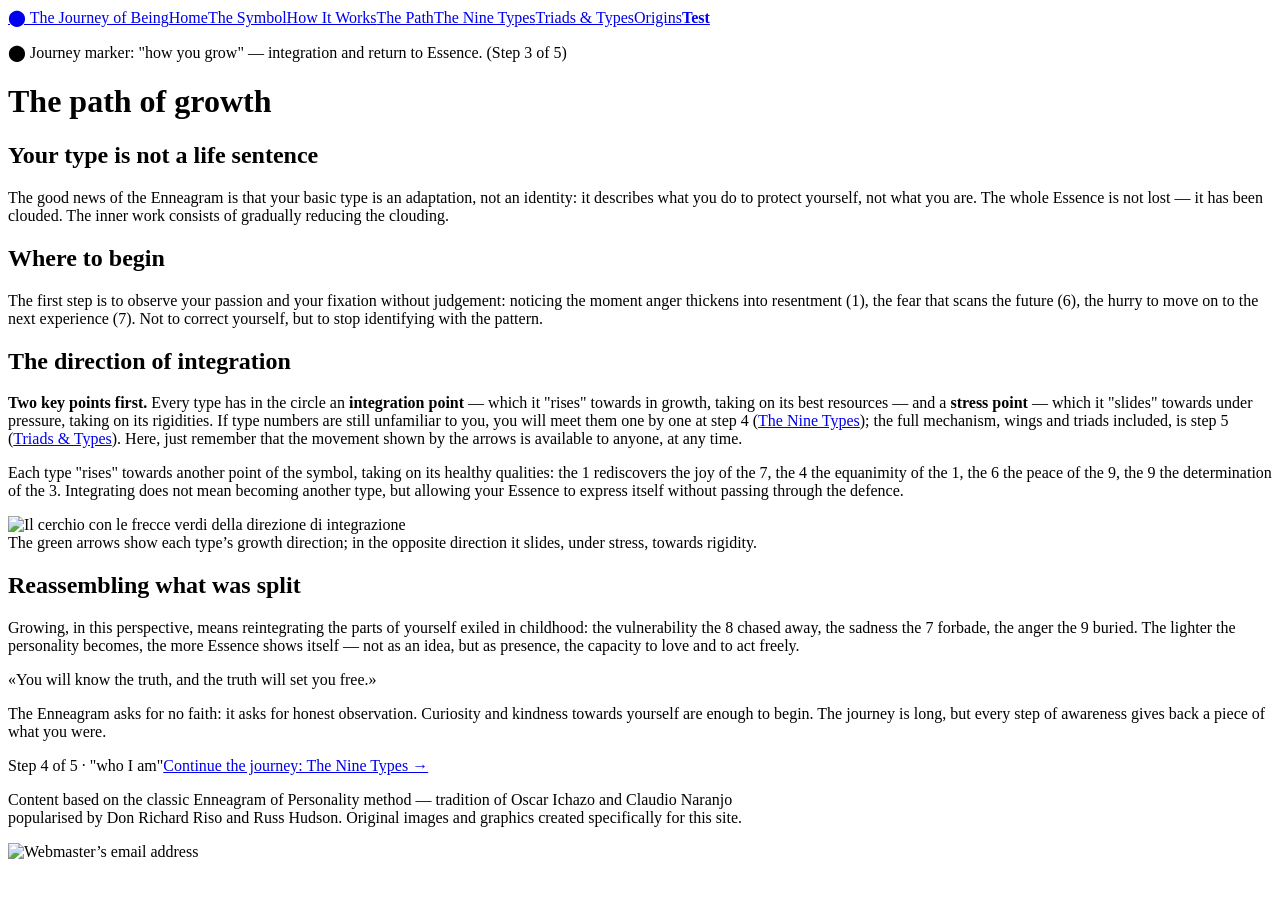
==== cammino.html @ 2c84bc9f "Add files via upload" ====
<!DOCTYPE html>
<html lang="en">
<head>
<meta charset="UTF-8">
<meta name="viewport" content="width=device-width, initial-scale=1.0">
<title>The Path of Growth — The Journey of Being</title>
<meta name="description" content="Il lavoro su di sé: osservazione, direzione di integrazione, ricomposizione dell’Essenza.">
<link rel="stylesheet" href="css/style.css?v=24">
</head>
<body>
<nav><div class="inner"><a class="logo" href="index.html">⬤ The Journey of Being</a><a class="nl" href="index.html">Home</a><a class="nl" href="simbolo.html">The Symbol</a><a class="nl" href="metodo.html">How It Works</a><a class="nl active" href="cammino.html">The Path</a><a class="nl" href="tipi.html">The Nine Types</a><a class="nl" href="triadi-tipi.html">Triads & Types</a><a class="nl" href="origini.html">Origins</a><a class="nl" href="test.html"><strong>Test</strong></a></div></nav>
<main>
<p class="traccia"><span class="dot">⬤</span> Journey marker: "how you grow" — integration and return to Essence. (Step 3 of 5)</p>

<h1>The path of growth</h1>
<h2>Your type is not a life sentence</h2>
<p>The good news of the Enneagram is that your basic type is an adaptation, not an identity: it describes what you do to protect yourself, not what you are. The whole Essence is not lost — it has been clouded. The inner work consists of gradually reducing the clouding.</p>
<h2>Where to begin</h2>
<p>The first step is to observe your passion and your fixation without judgement: noticing the moment anger thickens into resentment (1), the fear that scans the future (6), the hurry to move on to the next experience (7). Not to correct yourself, but to stop identifying with the pattern.</p>
<h2>The direction of integration</h2>
<p><strong>Two key points first.</strong> Every type has in the circle an <strong>integration point</strong> — which it "rises" towards in growth, taking on its best resources — and a <strong>stress point</strong> — which it "slides" towards under pressure, taking on its rigidities. If type numbers are still unfamiliar to you, you will meet them one by one at step 4 (<a href="tipi.html">The Nine Types</a>); the full mechanism, wings and triads included, is step 5 (<a href="triadi-tipi.html">Triads & Types</a>). Here, just remember that the movement shown by the arrows is available to anyone, at any time.</p>
<p>Each type "rises" towards another point of the symbol, taking on its healthy qualities: the 1 rediscovers the joy of the 7, the 4 the equanimity of the 1, the 6 the peace of the 9, the 9 the determination of the 3. Integrating does not mean becoming another type, but allowing your Essence to express itself without passing through the defence.</p>
<div class="fig"><img src="assets/img/04_cammino_integrazione.png" alt="Il cerchio con le frecce verdi della direzione di integrazione">
<figcaption>The green arrows show each type’s growth direction; in the opposite direction it slides, under stress, towards rigidity.</figcaption></div>
<h2>Reassembling what was split</h2>
<p>Growing, in this perspective, means reintegrating the parts of yourself exiled in childhood: the vulnerability the 8 chased away, the sadness the 7 forbade, the anger the 9 buried. The lighter the personality becomes, the more Essence shows itself — not as an idea, but as presence, the capacity to love and to act freely.</p>
<div class="quote">«You will know the truth, and the truth will set you free.»</div>
<p>The Enneagram asks for no faith: it asks for honest observation. Curiosity and kindness towards yourself are enough to begin. The journey is long, but every step of awareness gives back a piece of what you were.</p>

<div class="next"><span class="stage">Step 4 of 5 · "who I am"</span><a href="tipi.html">Continue the journey: The Nine Types →</a></div>
</main>
<footer><p class="note">Content based on the classic Enneagram of Personality method — tradition of Oscar Ichazo and Claudio Naranjo<br>popularised by Don Richard Riso and Russ Hudson. Original images and graphics created specifically for this site.</p>
<p class="webmaster"><img class="wm-mail" src="assets/img/08_webmaster_email.png" alt="Webmaster’s email address"></p></footer>
</body>
</html>
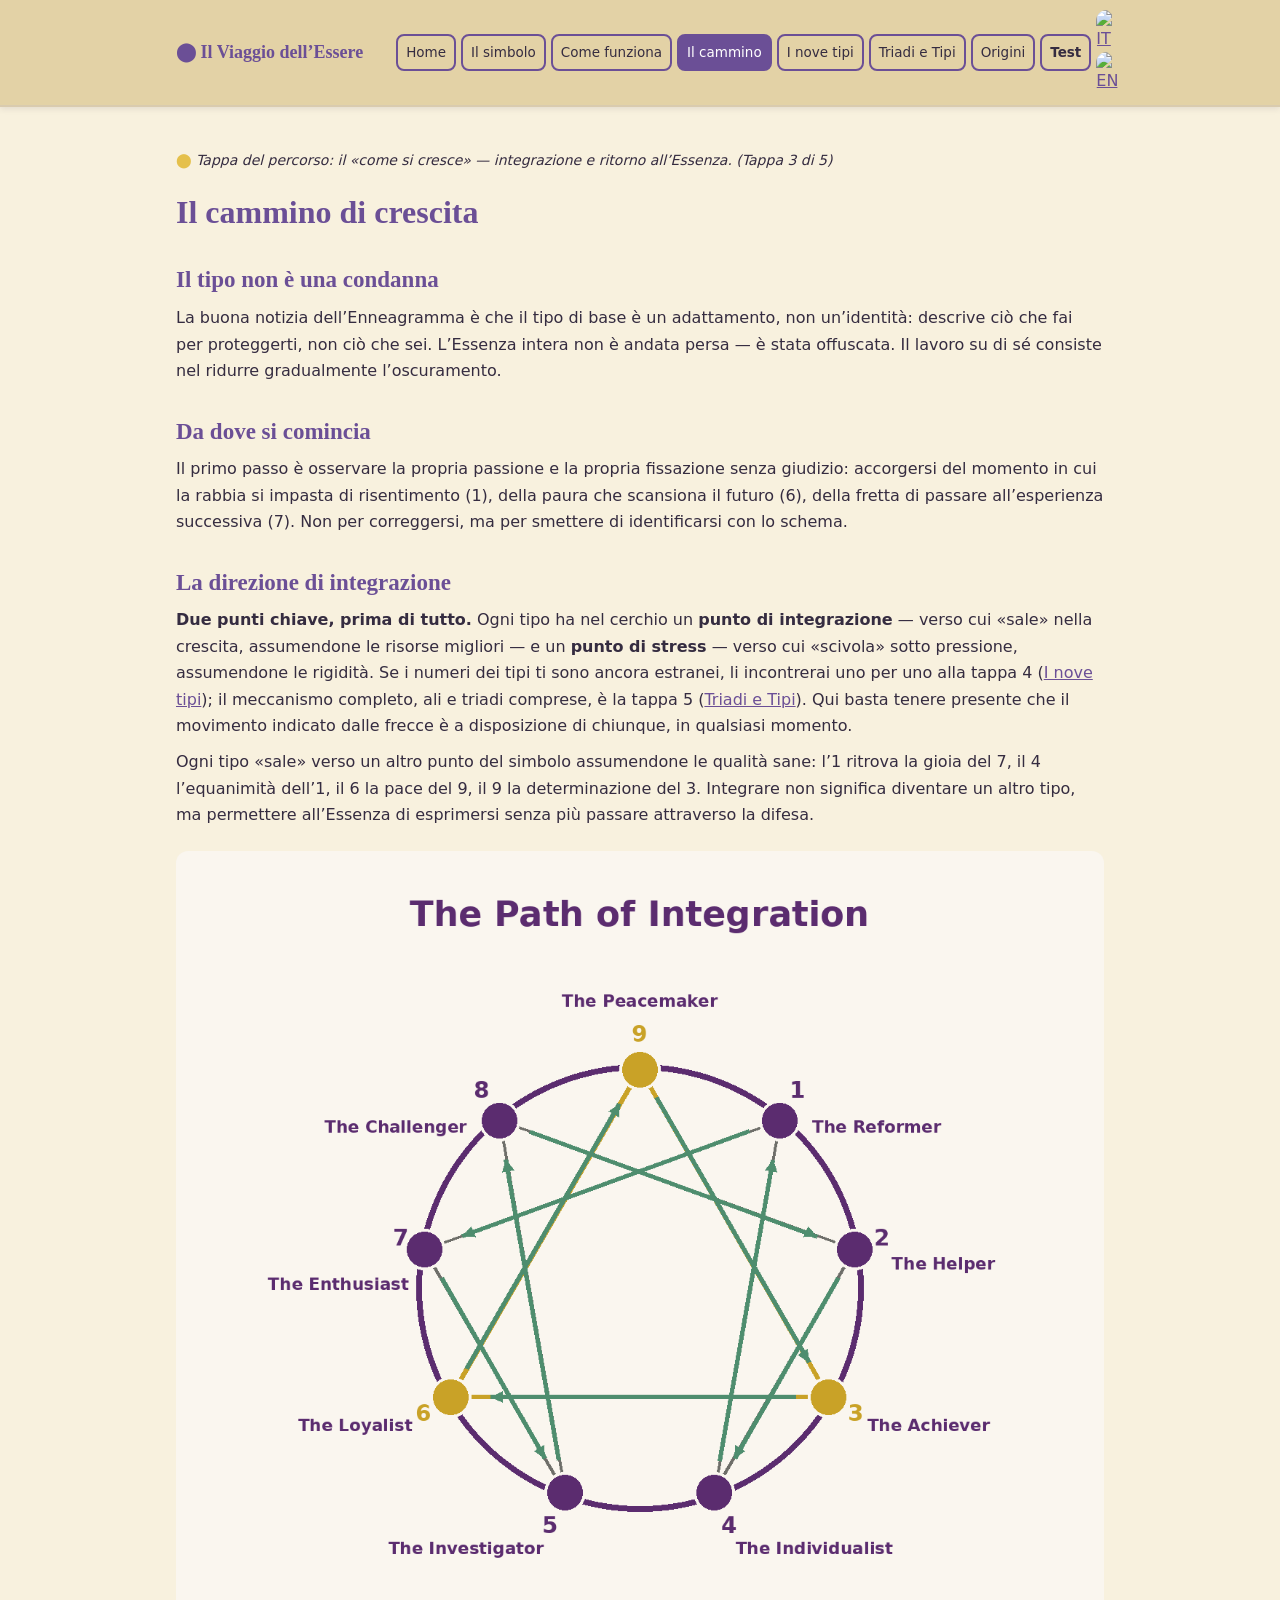
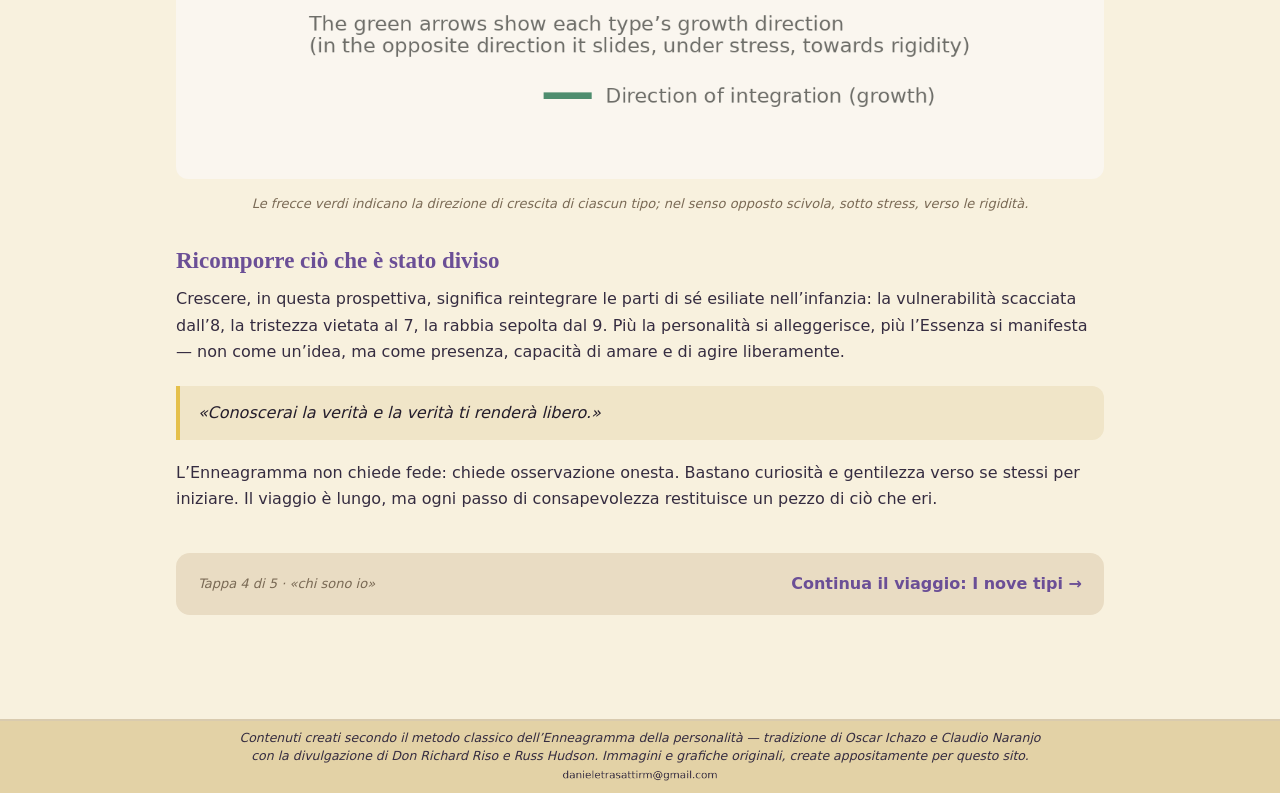
==== commit a0489928: "Add files via upload" ====
--- a/cammino.html
+++ b/cammino.html
@@ -1,35 +1,41 @@
 <!DOCTYPE html>
-<html lang="en">
+<html lang="it">
 <head>
 <meta charset="UTF-8">
 <meta name="viewport" content="width=device-width, initial-scale=1.0">
-<title>The Path of Growth — The Journey of Being</title>
+<title>Il cammino di crescita — Il Viaggio dell’Essere</title>
 <meta name="description" content="Il lavoro su di sé: osservazione, direzione di integrazione, ricomposizione dell’Essenza.">
-<link rel="stylesheet" href="css/style.css?v=24">
+<link rel="stylesheet" href="css/style.css?v=29">
 </head>
 <body>
-<nav><div class="inner"><a class="logo" href="index.html">⬤ The Journey of Being</a><a class="nl" href="index.html">Home</a><a class="nl" href="simbolo.html">The Symbol</a><a class="nl" href="metodo.html">How It Works</a><a class="nl active" href="cammino.html">The Path</a><a class="nl" href="tipi.html">The Nine Types</a><a class="nl" href="triadi-tipi.html">Triads & Types</a><a class="nl" href="origini.html">Origins</a><a class="nl" href="test.html"><strong>Test</strong></a></div></nav>
+<nav><div class="inner"><a class="logo" href="index.html">⬤ Il Viaggio dell’Essere</a><a class="nl" href="index.html">Home</a><a class="nl" href="simbolo.html">Il simbolo</a><a class="nl" href="metodo.html">Come funziona</a><a class="nl active" href="cammino.html">Il cammino</a><a class="nl" href="tipi.html">I nove tipi</a><a class="nl" href="triadi-tipi.html">Triadi e Tipi</a><a class="nl" href="origini.html">Origini</a><a class="nl" href="test.html"><strong>Test</strong></a><span class="lang-switch" title="Lingua / Language"><a href="#" onclick="return switchLang('it')" aria-label="Italiano" title="Italiano"><img src="assets/img/flag-it.png" alt="IT"></a><a href="#" onclick="return switchLang('en')" aria-label="English" title="English"><img src="assets/img/flag-gb.png" alt="EN"></a></span></div></nav>
 <main>
-<p class="traccia"><span class="dot">⬤</span> Journey marker: "how you grow" — integration and return to Essence. (Step 3 of 5)</p>
+<p class="traccia"><span class="dot">⬤</span> Tappa del percorso: il «come si cresce» — integrazione e ritorno all’Essenza. (Tappa 3 di 5)</p>
 
-<h1>The path of growth</h1>
-<h2>Your type is not a life sentence</h2>
-<p>The good news of the Enneagram is that your basic type is an adaptation, not an identity: it describes what you do to protect yourself, not what you are. The whole Essence is not lost — it has been clouded. The inner work consists of gradually reducing the clouding.</p>
-<h2>Where to begin</h2>
-<p>The first step is to observe your passion and your fixation without judgement: noticing the moment anger thickens into resentment (1), the fear that scans the future (6), the hurry to move on to the next experience (7). Not to correct yourself, but to stop identifying with the pattern.</p>
-<h2>The direction of integration</h2>
-<p><strong>Two key points first.</strong> Every type has in the circle an <strong>integration point</strong> — which it "rises" towards in growth, taking on its best resources — and a <strong>stress point</strong> — which it "slides" towards under pressure, taking on its rigidities. If type numbers are still unfamiliar to you, you will meet them one by one at step 4 (<a href="tipi.html">The Nine Types</a>); the full mechanism, wings and triads included, is step 5 (<a href="triadi-tipi.html">Triads & Types</a>). Here, just remember that the movement shown by the arrows is available to anyone, at any time.</p>
-<p>Each type "rises" towards another point of the symbol, taking on its healthy qualities: the 1 rediscovers the joy of the 7, the 4 the equanimity of the 1, the 6 the peace of the 9, the 9 the determination of the 3. Integrating does not mean becoming another type, but allowing your Essence to express itself without passing through the defence.</p>
-<div class="fig"><img src="assets/img/04_cammino_integrazione.png" alt="Il cerchio con le frecce verdi della direzione di integrazione">
-<figcaption>The green arrows show each type’s growth direction; in the opposite direction it slides, under stress, towards rigidity.</figcaption></div>
-<h2>Reassembling what was split</h2>
-<p>Growing, in this perspective, means reintegrating the parts of yourself exiled in childhood: the vulnerability the 8 chased away, the sadness the 7 forbade, the anger the 9 buried. The lighter the personality becomes, the more Essence shows itself — not as an idea, but as presence, the capacity to love and to act freely.</p>
-<div class="quote">«You will know the truth, and the truth will set you free.»</div>
-<p>The Enneagram asks for no faith: it asks for honest observation. Curiosity and kindness towards yourself are enough to begin. The journey is long, but every step of awareness gives back a piece of what you were.</p>
+<h1>Il cammino di crescita</h1>
+<h2>Il tipo non è una condanna</h2>
+<p>La buona notizia dell’Enneagramma è che il tipo di base è un adattamento, non un’identità: descrive ciò che fai per proteggerti, non ciò che sei. L’Essenza intera non è andata persa — è stata offuscata. Il lavoro su di sé consiste nel ridurre gradualmente l’oscuramento.</p>
+<h2>Da dove si comincia</h2>
+<p>Il primo passo è osservare la propria passione e la propria fissazione senza giudizio: accorgersi del momento in cui la rabbia si impasta di risentimento (1), della paura che scansiona il futuro (6), della fretta di passare all’esperienza successiva (7). Non per correggersi, ma per smettere di identificarsi con lo schema.</p>
+<h2>La direzione di integrazione</h2>
+<p><strong>Due punti chiave, prima di tutto.</strong> Ogni tipo ha nel cerchio un <strong>punto di integrazione</strong> — verso cui «sale» nella crescita, assumendone le risorse migliori — e un <strong>punto di stress</strong> — verso cui «scivola» sotto pressione, assumendone le rigidità. Se i numeri dei tipi ti sono ancora estranei, li incontrerai uno per uno alla tappa 4 (<a href="tipi.html">I nove tipi</a>); il meccanismo completo, ali e triadi comprese, è la tappa 5 (<a href="triadi-tipi.html">Triadi e Tipi</a>). Qui basta tenere presente che il movimento indicato dalle frecce è a disposizione di chiunque, in qualsiasi momento.</p>
+<p>Ogni tipo «sale» verso un altro punto del simbolo assumendone le qualità sane: l’1 ritrova la gioia del 7, il 4 l’equanimità dell’1, il 6 la pace del 9, il 9 la determinazione del 3. Integrare non significa diventare un altro tipo, ma permettere all’Essenza di esprimersi senza più passare attraverso la difesa.</p>
+<div class="fig"><img src="assets/img/04_cammino_integrazione.png" data-en="assets/img/en/04_cammino_integrazione.png" alt="Il cerchio con le frecce verdi della direzione di integrazione">
+<figcaption>Le frecce verdi indicano la direzione di crescita di ciascun tipo; nel senso opposto scivola, sotto stress, verso le rigidità.</figcaption></div>
+<h2>Ricomporre ciò che è stato diviso</h2>
+<p>Crescere, in questa prospettiva, significa reintegrare le parti di sé esiliate nell’infanzia: la vulnerabilità scacciata dall’8, la tristezza vietata al 7, la rabbia sepolta dal 9. Più la personalità si alleggerisce, più l’Essenza si manifesta — non come un’idea, ma come presenza, capacità di amare e di agire liberamente.</p>
+<div class="quote">«Conoscerai la verità e la verità ti renderà libero.»</div>
+<p>L’Enneagramma non chiede fede: chiede osservazione onesta. Bastano curiosità e gentilezza verso se stessi per iniziare. Il viaggio è lungo, ma ogni passo di consapevolezza restituisce un pezzo di ciò che eri.</p>
 
-<div class="next"><span class="stage">Step 4 of 5 · "who I am"</span><a href="tipi.html">Continue the journey: The Nine Types →</a></div>
+<div class="next"><span class="stage">Tappa 4 di 5 · «chi sono io»</span><a href="tipi.html">Continua il viaggio: I nove tipi →</a></div>
 </main>
-<footer><p class="note">Content based on the classic Enneagram of Personality method — tradition of Oscar Ichazo and Claudio Naranjo<br>popularised by Don Richard Riso and Russ Hudson. Original images and graphics created specifically for this site.</p>
-<p class="webmaster"><img class="wm-mail" src="assets/img/08_webmaster_email.png" alt="Webmaster’s email address"></p></footer>
+<footer><p class="note">Contenuti creati secondo il metodo classico dell’Enneagramma della personalità — tradizione di Oscar Ichazo e Claudio Naranjo<br>con la divulgazione di Don Richard Riso e Russ Hudson. Immagini e grafiche originali, create appositamente per questo sito.</p>
+<p class="webmaster"><img class="wm-mail" src="assets/img/08_webmaster_email.png" alt="Indirizzo email del webmaster"></p></footer>
+<div id="google_translate_element" style="display:none"></div>
+<script>
+function googleTranslateElementInit(){new google.translate.TranslateElement({pageLanguage:'it',includedLanguages:'en',autoDisplay:false},'google_translate_element');}
+function switchLang(l){var d=new Date();d.setTime(d.getTime()+86400000);if(l==='it'){document.cookie='googtrans=;expires=Thu, 01 Jan 1970 00:00:00 GMT;path=/';}else{document.cookie='googtrans=/it/'+l+';expires='+d.toUTCString()+';path=/';}location.reload();return false;}
+window.addEventListener('load',function(){var m=document.cookie.match(/googtrans=\/it\/(\w+)/);if(m&&m[1]!='it'){document.querySelectorAll('[data-en]').forEach(function(a){if(a.tagName==='IMG'){a.src=a.getAttribute('data-en');}else{a.href=a.getAttribute('data-en');}});}});</script>
+<script src="https://translate.google.com/translate_a/element.js?cb=googleTranslateElementInit"></script>
 </body>
 </html>
--- a/css/style.css
+++ b/css/style.css
@@ -0,0 +1,154 @@
+:root{
+  --lilla:#6B4F96; --prugna:#352C40; --inchiostro:#241D2B; --oro:#E5C04B; --oro-tenue:#D9B45B;
+  --crema:#F8F1DE; --sabbia:#F0E5C8; --caramello:#E9DCC3;
+  --grigio:#7A6A55; --terra:#B26E5E; --blu:#5B7E9E; --salvia:#7A9471;
+  --maxw:960px;
+}
+*{box-sizing:border-box;margin:0;padding:0}
+body{font-family:'Segoe UI',system-ui,sans-serif;background:#F8F1DE;color:#352C40;line-height:1.65;font-size:16px}
+h1,h2,h3{font-family:Georgia,'Times New Roman',serif;color:#6B4F96;line-height:1.3}
+img{max-width:100%;height:auto;border-radius:12px}
+a{color:#6B4F96}
+nav{position:sticky;top:0;z-index:10;background:#E3D2A6;border-bottom:2px solid #D9CBAF;box-shadow:0 2px 6px rgba(53,44,64,.10)}
+nav .inner{max-width:960px;margin:0 auto;display:flex;flex-wrap:wrap;gap:4px;align-items:center;padding:10px 16px}
+nav .logo{font-family:Georgia,serif;font-weight:bold;color:#6B4F96;margin-right:28px;font-size:18px;text-decoration:none;white-space:nowrap}
+nav a.nl{padding:6px 10px;border-radius:8px;text-decoration:none;font-size:14px;color:#352C40}
+nav a.nl:hover{background:#f6ead0}
+nav a.nl.active{background:#6B4F96;color:#fff}
+nav a.nl strong{font-weight:800}
+.skip-deep{text-align:center;margin:16px 0 0}
+.skip-deep a{font-weight:700;color:#6B4F96}
+.deep-dive{display:flex;align-items:center;gap:16px;margin:64px 0 26px}
+.deep-line{flex:1;height:2px;background:#6B4F96;opacity:.45;border-radius:2px}
+.deep-title{margin:0;font-size:22px;letter-spacing:6px;color:#6B4F96;font-weight:800;white-space:nowrap}
+.next .alt{display:inline-block;margin-top:10px;font-weight:700;color:#6B4F96;font-size:.95em}
+main{max-width:960px;margin:0 auto;padding:32px 16px 56px}
+.traccia{font-style:italic;font-size:14px;color:#352C40;margin-bottom:20px}
+.traccia .dot{color:#E5C04B;font-style:normal}
+main h1{font-size:32px;margin-bottom:6px}
+main h2{font-size:23px;margin:32px 0 10px}
+main h3{font-size:18px;margin:22px 0 8px}
+main p{margin:10px 0}
+ul.blist{margin:8px 0 8px 22px}
+ul.blist li{margin:6px 0}
+.lead{font-size:18px;color:#7A6A55;font-style:italic;margin-bottom:16px}
+.hero{background:#E9DCC3;border-radius:16px;padding:36px 28px;margin-bottom:28px}
+.hero h1{font-size:38px;margin-bottom:10px}
+.cards{display:grid;grid-template-columns:repeat(auto-fit,minmax(260px,1fr));gap:18px;margin:22px 0}
+.card{background:#fff;border:1px solid #F0E5C8;border-radius:14px;overflow:hidden;transition:transform .2s,box-shadow .2s}
+.card:hover{transform:translateY(-4px);box-shadow:0 8px 22px rgba(60,45,75,.12)}
+.card .bd{padding:16px}
+.card h3{margin-top:0}
+.card p{color:#241D2B;font-size:14.5px}
+.card .cta{display:inline-block;margin-top:8px;font-weight:600;text-decoration:none}
+.tipo{border:2px solid #F0E5C8;border-radius:14px;margin:22px 0;overflow:hidden;background:#fff}
+.tipo .head{padding:12px 16px;color:#fff;font-weight:600;display:flex;gap:12px;align-items:baseline}
+.tipo .head .num{font-size:26px;font-family:Georgia,serif}
+.tipo .body{padding:14px 16px;color:#241D2B;font-size:15px}
+.tipo .body ul{list-style:none}
+.tipo .body li{margin:6px 0;padding-left:16px;position:relative}
+.tipo .body li::before{content:"◆";color:#D9B45B;position:absolute;left:0;font-size:10px;top:5px}
+.tipo .body li.l-mot strong{color:#6B4F96}
+.tipo .body li.l-luce strong{color:#7A9471}
+.tipo .body li.l-ombra strong{color:#B26E5E}
+.t-ist .head{background:#B26E5E} .t-ist{border-color:#B26E5E}
+.t-emo .head{background:#D9B45B} .t-emo{border-color:#D9B45B}
+.t-men .head{background:#5B7E9E} .t-men{border-color:#5B7E9E}
+.quote{border-left:4px solid #E5C04B;background:#F0E5C8;color:#241D2B;padding:14px 18px;border-radius:0 12px 12px 0;font-style:italic;margin:20px 0}
+.next{margin-top:40px;padding:18px 22px;background:#E9DCC3;border-radius:14px;display:flex;justify-content:space-between;align-items:center;gap:12px;flex-wrap:wrap}
+.next a{font-weight:600;text-decoration:none;font-size:16px}
+.next .stage{font-size:13px;color:#7A6A55;font-style:italic}
+.fig{text-align:center;margin:22px 0}
+.fig figcaption{font-size:13px;color:#7A6A55;font-style:italic;margin-top:6px}
+.persona{margin:10px 0;padding-left:14px;border-left:3px solid #F0E5C8}
+.persona b{color:#6B4F96}
+footer{background:#E3D2A6;border-top:2px solid #D9CBAF;margin-top:48px;padding:8px 16px;text-align:center;font-size:12.5px;line-height:1.4;color:#352C40}
+footer .note{max-width:960px;margin:0 auto;font-style:italic}
+@media (max-width:560px){ main h1{font-size:27px} .hero h1{font-size:29px} }
+
+/* Griglia interattiva delle nove tessere */
+html{scroll-behavior:smooth}
+.tipo{scroll-margin-top:80px}
+.tgrid{display:grid;grid-template-columns:repeat(3,1fr);gap:16px;margin:22px 0 10px}
+.tile{background:#fff;border:3px solid #F0E5C8;border-radius:14px;padding:14px 14px 16px;text-decoration:none;color:#352C40;display:flex;flex-direction:column;gap:12px;text-align:center;transition:transform .2s,box-shadow .2s}
+.tile:hover{transform:translateY(-4px);box-shadow:0 8px 22px rgba(60,45,75,.14)}
+.tile .thead{display:flex;gap:12px;align-items:center;border-radius:10px;padding:10px 14px;color:#fff;font-weight:700}
+.tile .num{font-family:Georgia,serif;font-size:30px}
+.tile .tname{font-size:14.5px;letter-spacing:.4px;text-align:left}
+.tile .tags{font-style:italic;color:#6B4F96}
+.tile .emo{font-size:13px;color:#7A6A55}
+.tile .go{font-weight:700;margin-top:auto}
+.tile.t-ist .thead{background:#B26E5E} .tile.t-ist{border-color:#B26E5E} .tile.t-ist .go{color:#B26E5E}
+.tile.t-emo .thead{background:#D9B45B} .tile.t-emo{border-color:#D9B45B} .tile.t-emo .go{color:#a87f1c}
+.tile.t-men .thead{background:#5B7E9E} .tile.t-men{border-color:#5B7E9E} .tile.t-men .go{color:#5B7E9E}
+.legend{font-size:12.5px;color:#7A6A55;text-align:center;font-style:italic;margin-top:6px}
+@media (max-width:560px){ .tgrid{gap:8px} .tile{padding:8px;gap:6px;border-width:2px} .tile .thead{padding:6px 8px;gap:6px} .tile .num{font-size:20px} .tile .tname{font-size:10.5px} .tile .tags{font-size:11px} .tile .emo{font-size:10px} .tile .go{font-size:11px} }
+
+/* ===== Schede tipo: elenco base in cornice ===== */
+.tipo .body ul.base{list-style:none;background:#E9DCC3;border:2px solid #F0E5C8;border-radius:12px;padding:12px 16px;margin:4px 0 6px}
+.tipo .body ul.base li{margin:6px 0}
+/* ===== Schede tipo: titoli sezioni ===== */
+.tipo .body h4.sec{font-family:'Segoe UI',system-ui,sans-serif;font-size:15.5px;margin:20px 0 8px;padding-bottom:5px;border-bottom:2px solid #F0E5C8}
+.tipo .body h4.s-mot{color:#96503f}
+.tipo .body h4.s-luce{color:#2f7d46}
+.tipo .body h4.s-ombra{color:#b03030}
+.tipo .body p.mot{margin:6px 0 4px}
+/* ===== Schede tipo: elenchi Luce/Ombra ===== */
+.tipo .body ul.blist{list-style:none;margin:6px 0 4px}
+.tipo .body ul.blist li{margin:5px 0;padding-left:16px;position:relative}
+.tipo .body ul.blist li::before{content:"◆";position:absolute;left:0;top:4px;font-size:10px;color:#D9B45B}
+.tipo .body h4.s-luce + ul.blist li::before{color:#2f7d46}
+.tipo .body h4.s-ombra + ul.blist li::before{color:#b03030}
+/* ===== Schede tipo: box Sotto stress / In crescita ===== */
+.tipo .body .dyn{display:grid;grid-template-columns:1fr 1fr;gap:14px;margin-top:22px}
+.tipo .body .dbox{border-radius:12px;padding:14px 16px;border:1px solid}
+.tipo .body .dbox h5{font-family:'Segoe UI',system-ui,sans-serif;font-size:14.5px;margin:0 0 8px}
+.tipo .body .dbox h5 span{font-weight:400;font-size:12px;opacity:.8}
+.tipo .body .dbox p{margin:0;font-size:14px;line-height:1.55}
+.tipo .body .dstress{background:#f7e6e1;border-color:#c08a7a}
+.tipo .body .dstress h5{color:#8f3226}
+.tipo .body .dgrow{background:#e8f0e2;border-color:#93ac84}
+.tipo .body .dgrow h5{color:#3f6634}
+@media (max-width:560px){ .tipo .body .dyn{grid-template-columns:1fr} }
+
+/* Freccia evidenziata nelle formule */
+.freccia{color:#6B4F96;font-weight:700;font-size:1.3em}
+
+/* Frase guida menu in home */
+.guida-menu{display:block;text-align:center;font-weight:700;font-size:1.35em;color:#352C40;background:#E9DCC3;border:2px solid #D9B45B;border-radius:14px;padding:20px 24px;margin:30px 0 10px}
+
+/* Voci del menu incorniciate */
+nav a.nl{border:1.5px solid #F0E5C8}
+nav a.nl:hover{border-color:#6B4F96}
+
+/* Voci del menu: cornice marcata viola + distanziamento */
+nav .inner{gap:10px}
+nav a.nl{border:2.5px solid #6B4F96}
+nav a.nl:hover{border-color:#352C40}
+
+/* Bottone Test */
+.test-btn{text-align:center;margin:30px 0}
+.test-btn img{width:280px;max-width:70%;height:auto;transition:transform .2s}
+.test-btn a:hover img{transform:scale(1.05)}
+
+/* Menu: tutte le voci su una riga su desktop */
+@media (min-width:641px){
+  nav .inner{max-width:960px;flex-wrap:nowrap;gap:5px}
+  nav a.nl{padding:5px 8px;font-size:13.5px;white-space:nowrap}
+}
+
+/* Bottone secondario più piccolo */
+.test-btn.sm img{width:190px}
+
+/* Riga webmaster nel footer (centrata) */
+footer .webmaster{margin:3px auto 0;max-width:960px;text-align:center}
+
+/* Email webmaster come immagine (anti-oscuramento): altezza come il testo della nota */
+footer .webmaster img.wm-mail{height:.9em;width:auto;vertical-align:-0.1em}
+
+.formula-box{position:relative;max-width:460px;margin:28px auto 34px;padding:22px 30px;background:#FCF8EF;border:4px double var(--lilla);border-radius:18px;text-align:center;box-shadow:0 3px 14px rgba(53,44,64,.12)}
+.formula-box p{margin:8px 0;font-size:16px;color:#352C40}
+
+.formula-box::before,.formula-box::after{content:"";position:absolute;top:50%;transform:translateY(-50%) rotate(45deg);width:12px;height:12px;background:#F2CF82;border:2px solid var(--lilla)}
+.formula-box::before{left:-8px}
+.formula-box::after{right:-8px}
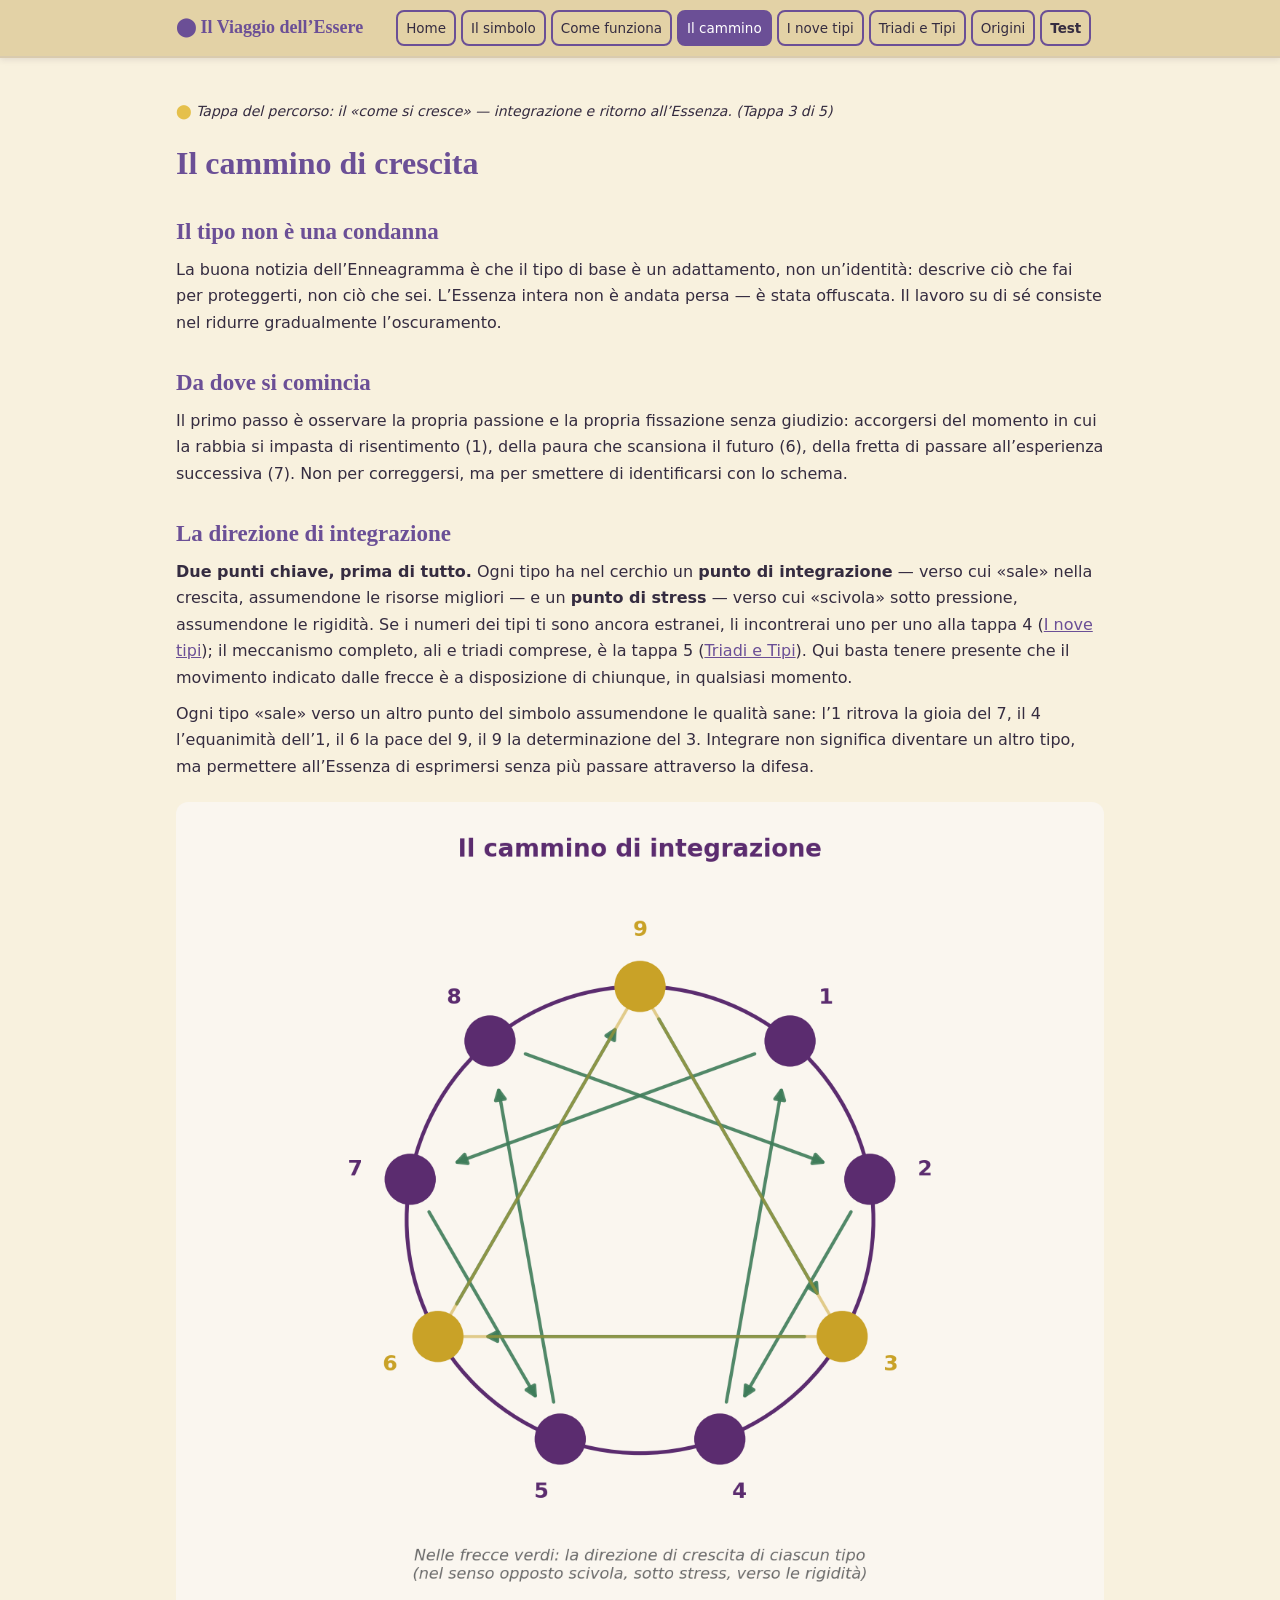
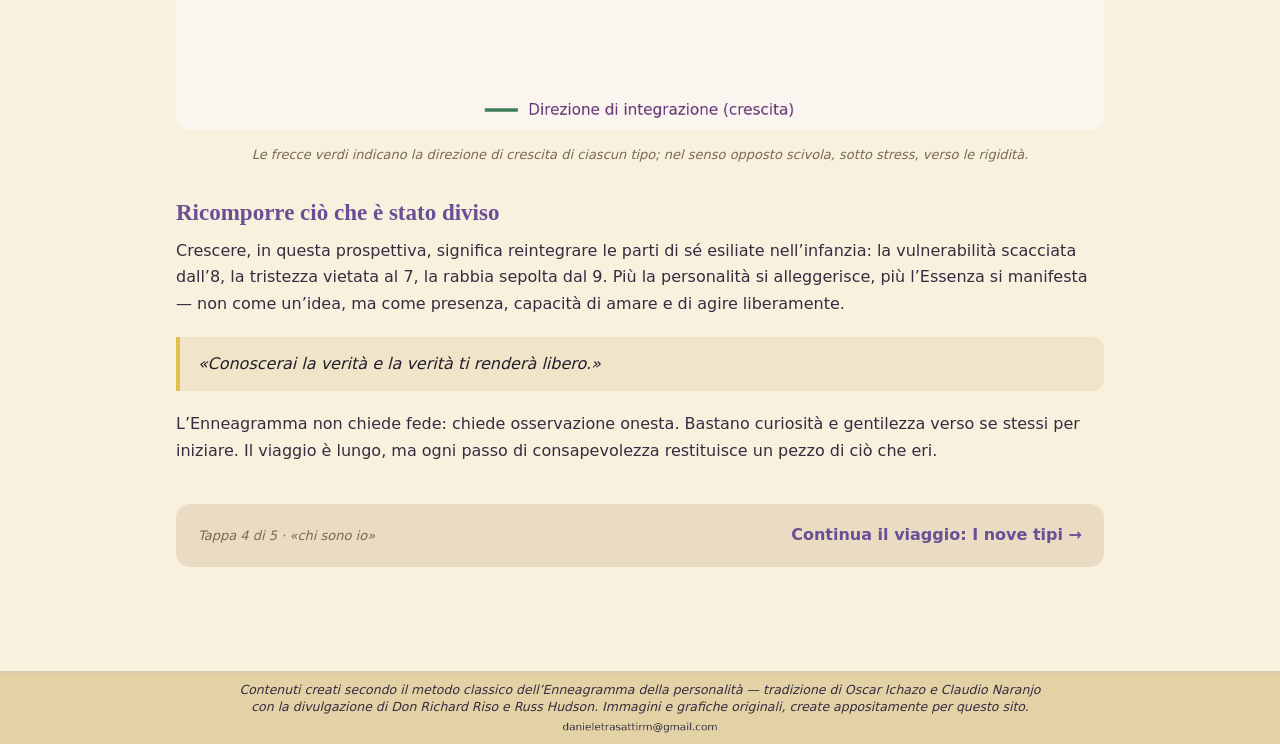
==== commit bf775e2d: "Add files via upload" ====
--- a/cammino.html
+++ b/cammino.html
@@ -5,10 +5,10 @@
 <meta name="viewport" content="width=device-width, initial-scale=1.0">
 <title>Il cammino di crescita — Il Viaggio dell’Essere</title>
 <meta name="description" content="Il lavoro su di sé: osservazione, direzione di integrazione, ricomposizione dell’Essenza.">
-<link rel="stylesheet" href="css/style.css?v=29">
+<link rel="stylesheet" href="css/style.css?v=32">
 </head>
 <body>
-<nav><div class="inner"><a class="logo" href="index.html">⬤ Il Viaggio dell’Essere</a><a class="nl" href="index.html">Home</a><a class="nl" href="simbolo.html">Il simbolo</a><a class="nl" href="metodo.html">Come funziona</a><a class="nl active" href="cammino.html">Il cammino</a><a class="nl" href="tipi.html">I nove tipi</a><a class="nl" href="triadi-tipi.html">Triadi e Tipi</a><a class="nl" href="origini.html">Origini</a><a class="nl" href="test.html"><strong>Test</strong></a><span class="lang-switch" title="Lingua / Language"><a href="#" onclick="return switchLang('it')" aria-label="Italiano" title="Italiano"><img src="assets/img/flag-it.png" alt="IT"></a><a href="#" onclick="return switchLang('en')" aria-label="English" title="English"><img src="assets/img/flag-gb.png" alt="EN"></a></span></div></nav>
+<nav><div class="inner"><a class="logo" href="index.html">⬤ Il Viaggio dell’Essere</a><a class="nl" href="index.html">Home</a><a class="nl" href="simbolo.html">Il simbolo</a><a class="nl" href="metodo.html">Come funziona</a><a class="nl active" href="cammino.html">Il cammino</a><a class="nl" href="tipi.html">I nove tipi</a><a class="nl" href="triadi-tipi.html">Triadi e Tipi</a><a class="nl" href="origini.html">Origini</a><a class="nl" href="test.html"><strong>Test</strong></a><span class="lang-switch" title="Lingua / Language"><a href="#" onclick="return switchLang('it')" aria-label="Italiano" title="Italiano"><img src="assets/img/flag-it.png" alt="IT" width="34" height="23"></a><a href="#" onclick="return switchLang('en')" aria-label="English" title="English"><img src="assets/img/flag-gb.png" alt="EN" width="34" height="23"></a></span></div></nav>
 <main>
 <p class="traccia"><span class="dot">⬤</span> Tappa del percorso: il «come si cresce» — integrazione e ritorno all’Essenza. (Tappa 3 di 5)</p>
 
@@ -37,5 +37,6 @@
 function switchLang(l){var d=new Date();d.setTime(d.getTime()+86400000);if(l==='it'){document.cookie='googtrans=;expires=Thu, 01 Jan 1970 00:00:00 GMT;path=/';}else{document.cookie='googtrans=/it/'+l+';expires='+d.toUTCString()+';path=/';}location.reload();return false;}
 window.addEventListener('load',function(){var m=document.cookie.match(/googtrans=\/it\/(\w+)/);if(m&&m[1]!='it'){document.querySelectorAll('[data-en]').forEach(function(a){if(a.tagName==='IMG'){a.src=a.getAttribute('data-en');}else{a.href=a.getAttribute('data-en');}});}});</script>
 <script src="https://translate.google.com/translate_a/element.js?cb=googleTranslateElementInit"></script>
+<script src="assets/js/translate-fixes.js"></script>
 </body>
 </html>
--- a/css/style.css
+++ b/css/style.css
@@ -152,3 +152,16 @@
 .formula-box::before,.formula-box::after{content:"";position:absolute;top:50%;transform:translateY(-50%) rotate(45deg);width:12px;height:12px;background:#F2CF82;border:2px solid var(--lilla)}
 .formula-box::before{left:-8px}
 .formula-box::after{right:-8px}
+
+nav .lang-switch{margin-left:auto;display:flex;gap:4px;align-items:center}
+nav .lang-switch a{font-size:20px;text-decoration:none;line-height:1;padding:3px 5px;border-radius:6px}
+nav .lang-switch a:hover{background:#f6ead0}
+
+/* DT31 — menu compatto su schermi piccoli: le voci inglesi (piu' lunghe)
+   devono occupare le stesse 3 righe di quelle italiane */
+@media (max-width:900px){
+  nav .inner{flex-wrap:wrap;gap:4px}
+  nav a.nl{font-size:11.5px;padding:4px 6px;white-space:nowrap}
+  nav .lang-switch{margin-left:0}
+  nav .lang-switch img{width:20px;height:14px}
+}
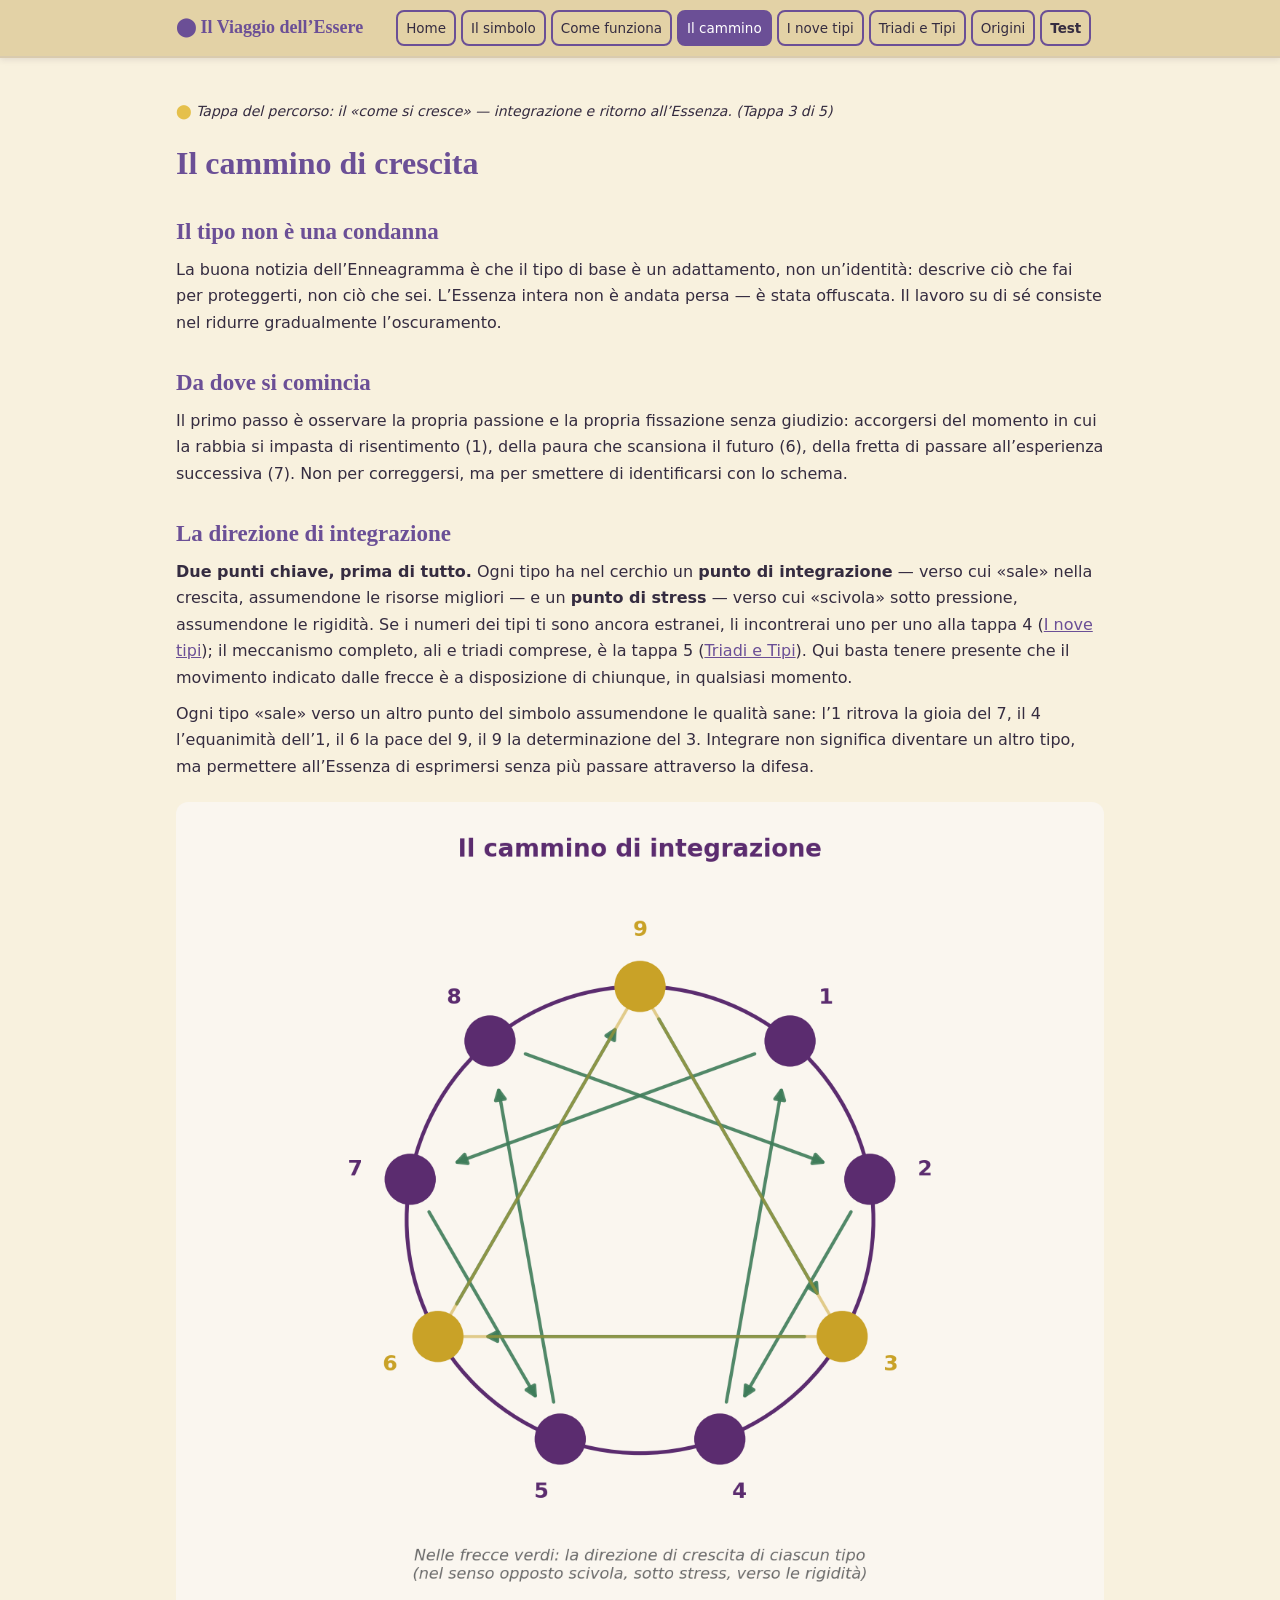
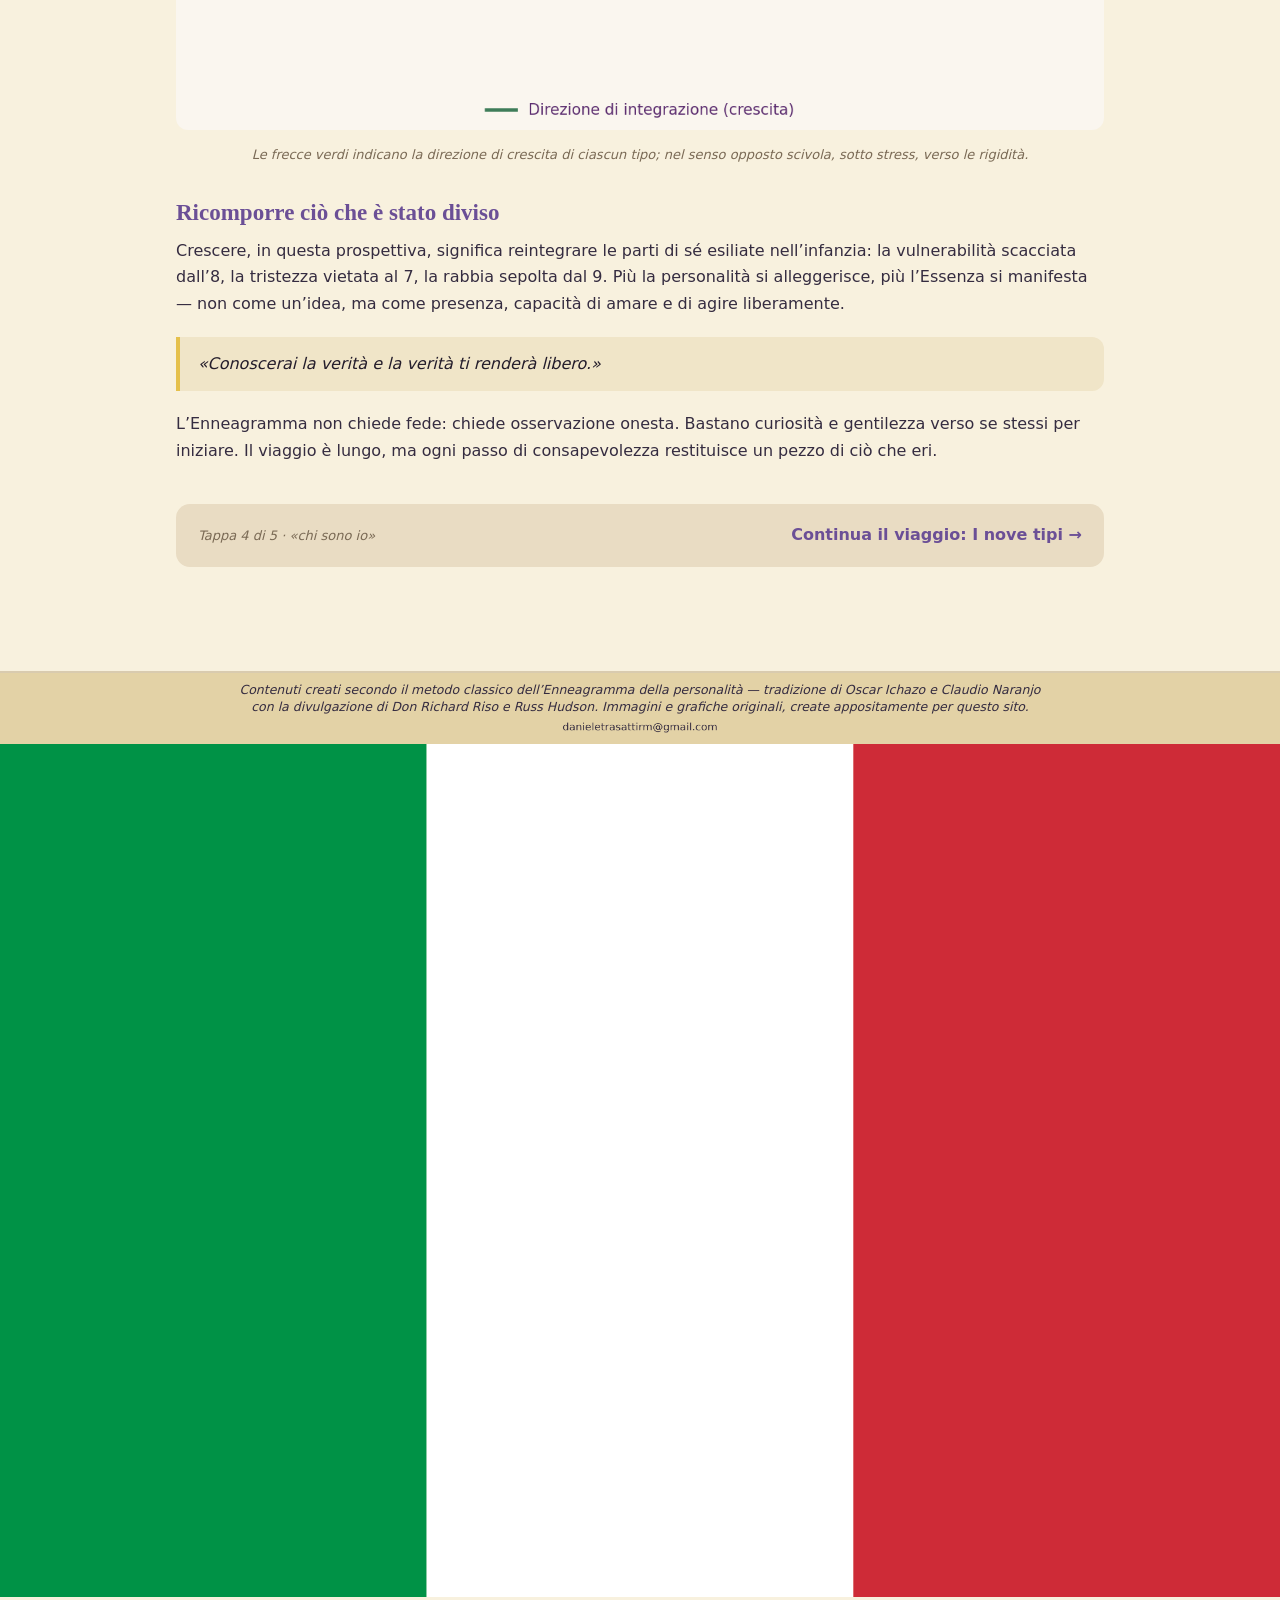
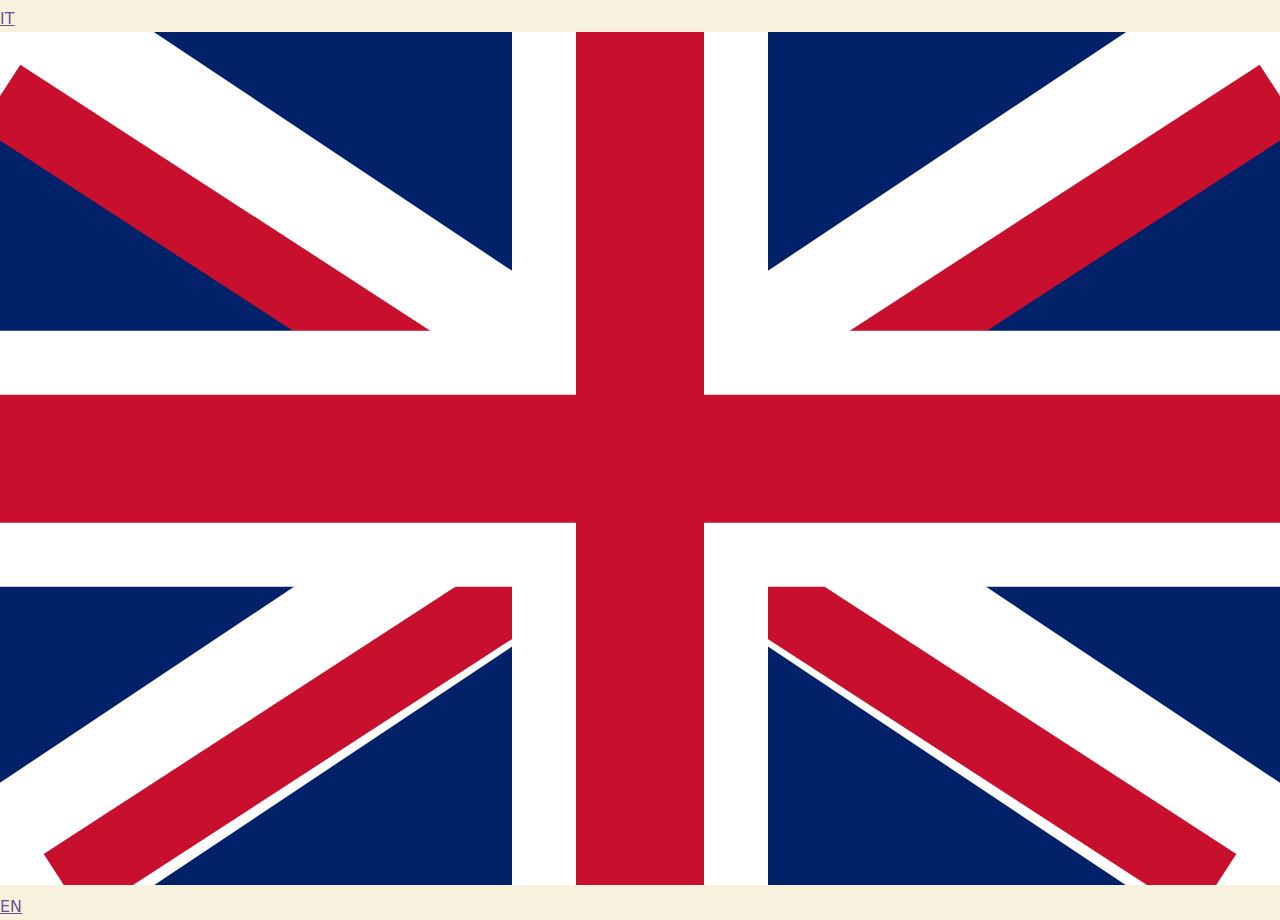
==== commit 85b4dc51: "Add files via upload" ====
--- a/cammino.html
+++ b/cammino.html
@@ -5,10 +5,10 @@
 <meta name="viewport" content="width=device-width, initial-scale=1.0">
 <title>Il cammino di crescita — Il Viaggio dell’Essere</title>
 <meta name="description" content="Il lavoro su di sé: osservazione, direzione di integrazione, ricomposizione dell’Essenza.">
-<link rel="stylesheet" href="css/style.css?v=32">
+<link rel="stylesheet" href="css/style.css?v=35">
 </head>
 <body>
-<nav><div class="inner"><a class="logo" href="index.html">⬤ Il Viaggio dell’Essere</a><a class="nl" href="index.html">Home</a><a class="nl" href="simbolo.html">Il simbolo</a><a class="nl" href="metodo.html">Come funziona</a><a class="nl active" href="cammino.html">Il cammino</a><a class="nl" href="tipi.html">I nove tipi</a><a class="nl" href="triadi-tipi.html">Triadi e Tipi</a><a class="nl" href="origini.html">Origini</a><a class="nl" href="test.html"><strong>Test</strong></a><span class="lang-switch" title="Lingua / Language"><a href="#" onclick="return switchLang('it')" aria-label="Italiano" title="Italiano"><img src="assets/img/flag-it.png" alt="IT" width="34" height="23"></a><a href="#" onclick="return switchLang('en')" aria-label="English" title="English"><img src="assets/img/flag-gb.png" alt="EN" width="34" height="23"></a></span></div></nav>
+<nav><div class="inner"><a class="logo" href="index.html">⬤ Il Viaggio dell’Essere</a><a class="nl" href="index.html">Home</a><a class="nl" href="simbolo.html">Il simbolo</a><a class="nl" href="metodo.html">Come funziona</a><a class="nl active" href="cammino.html">Il cammino</a><a class="nl" href="tipi.html">I nove tipi</a><a class="nl" href="triadi-tipi.html">Triadi e Tipi</a><a class="nl" href="origini.html">Origini</a><a class="nl" href="test.html"><strong>Test</strong></a></div></nav>
 <main>
 <p class="traccia"><span class="dot">⬤</span> Tappa del percorso: il «come si cresce» — integrazione e ritorno all’Essenza. (Tappa 3 di 5)</p>
 
@@ -38,5 +38,6 @@
 window.addEventListener('load',function(){var m=document.cookie.match(/googtrans=\/it\/(\w+)/);if(m&&m[1]!='it'){document.querySelectorAll('[data-en]').forEach(function(a){if(a.tagName==='IMG'){a.src=a.getAttribute('data-en');}else{a.href=a.getAttribute('data-en');}});}});</script>
 <script src="https://translate.google.com/translate_a/element.js?cb=googleTranslateElementInit"></script>
 <script src="assets/js/translate-fixes.js"></script>
+<div class="lang-float" title="Lingua / Language"><a href="#" onclick="return switchLang('it')" aria-label="Italiano" title="Italiano"><svg class="flag" viewBox="0 0 60 40" role="img" aria-label="IT"><rect width="20" height="40" fill="#009246"></rect><rect x="20" width="20" height="40" fill="#ffffff"></rect><rect x="40" width="20" height="40" fill="#CE2B37"></rect></svg><span>IT</span></a><a href="#" onclick="return switchLang('en')" aria-label="English" title="English"><svg class="flag" viewBox="0 0 60 40" role="img" aria-label="EN"><rect width="60" height="40" fill="#012169"></rect><path d="M0 0 L60 40 M60 0 L0 40" stroke="#ffffff" stroke-width="8" fill="none"></path><path d="M0 3 L57 40 M60 3 L3 40" stroke="#C8102E" stroke-width="3.5" fill="none"></path><path d="M30 0 V40 M0 20 H60" stroke="#ffffff" stroke-width="12" fill="none"></path><path d="M30 0 V40 M0 20 H60" stroke="#C8102E" stroke-width="6" fill="none"></path></svg><span>EN</span></a></div>
 </body>
 </html>
--- a/css/style.css
+++ b/css/style.css
@@ -153,15 +153,39 @@
 .formula-box::before{left:-8px}
 .formula-box::after{right:-8px}
 
-nav .lang-switch{margin-left:auto;display:flex;gap:4px;align-items:center}
-nav .lang-switch a{font-size:20px;text-decoration:none;line-height:1;padding:3px 5px;border-radius:6px}
-nav .lang-switch a:hover{background:#f6ead0}
+
 
 /* DT31 — menu compatto su schermi piccoli: le voci inglesi (piu' lunghe)
    devono occupare le stesse 3 righe di quelle italiane */
 @media (max-width:900px){
   nav .inner{flex-wrap:wrap;gap:4px}
   nav a.nl{font-size:11.5px;padding:4px 6px;white-space:nowrap}
-  nav .lang-switch{margin-left:0}
-  nav .lang-switch img{width:20px;height:14px}
+    }
+
+/* DT33 — bandierine e menu mobile (blocco unico, sostituisce DT31/DT32) */
+nav .lang-switch{display:inline-flex;gap:8px;align-items:center;margin-left:12px}
+nav .lang-switch a{padding:0;border-radius:0;line-height:0}
+nav .lang-switch img{display:block;width:36px;height:24px;border-radius:3px;box-shadow:0 1px 3px rgba(0,0,0,.25)}
+nav .lang-switch a:hover img{outline:2px solid #6B4F96}
+
+/* Menu mobile a GRIGLIA FISSA: identico in IT e EN, su ogni pagina.
+   Riga 1: logo + Home; Riga 2: simbolo, come funziona, cammino;
+   Riga 3: nove tipi, triadi, origini, test + bandierine.
+   Home e Test finiscono sulla stessa colonna (destra allineata). */
+@media (max-width:900px){
+  nav .inner{display:grid;grid-template-columns:auto auto auto auto auto;justify-content:start;gap:5px;
+    grid-template-areas:"lg lg lg hm ." "sm cf ic . ." "nt tr or tg fl";}
+  nav .inner>*:nth-child(1){grid-area:lg}
+  nav .inner>*:nth-child(2){grid-area:hm;justify-self:end}
+  nav .inner>*:nth-child(3){grid-area:sm}
+  nav .inner>*:nth-child(4){grid-area:cf}
+  nav .inner>*:nth-child(5){grid-area:ic}
+  nav .inner>*:nth-child(6){grid-area:nt}
+  nav .inner>*:nth-child(7){grid-area:tr}
+  nav .inner>*:nth-child(8){grid-area:or}
+  nav .inner>*:nth-child(9){grid-area:tg;justify-self:end}
+  nav .inner>*:nth-child(10){grid-area:fl}
+  nav a.nl{font-size:11px;padding:3px 5px;white-space:nowrap}
+  nav .lang-switch{margin-left:0;align-self:center}
+  nav .lang-switch img{width:22px;height:15px}
 }
